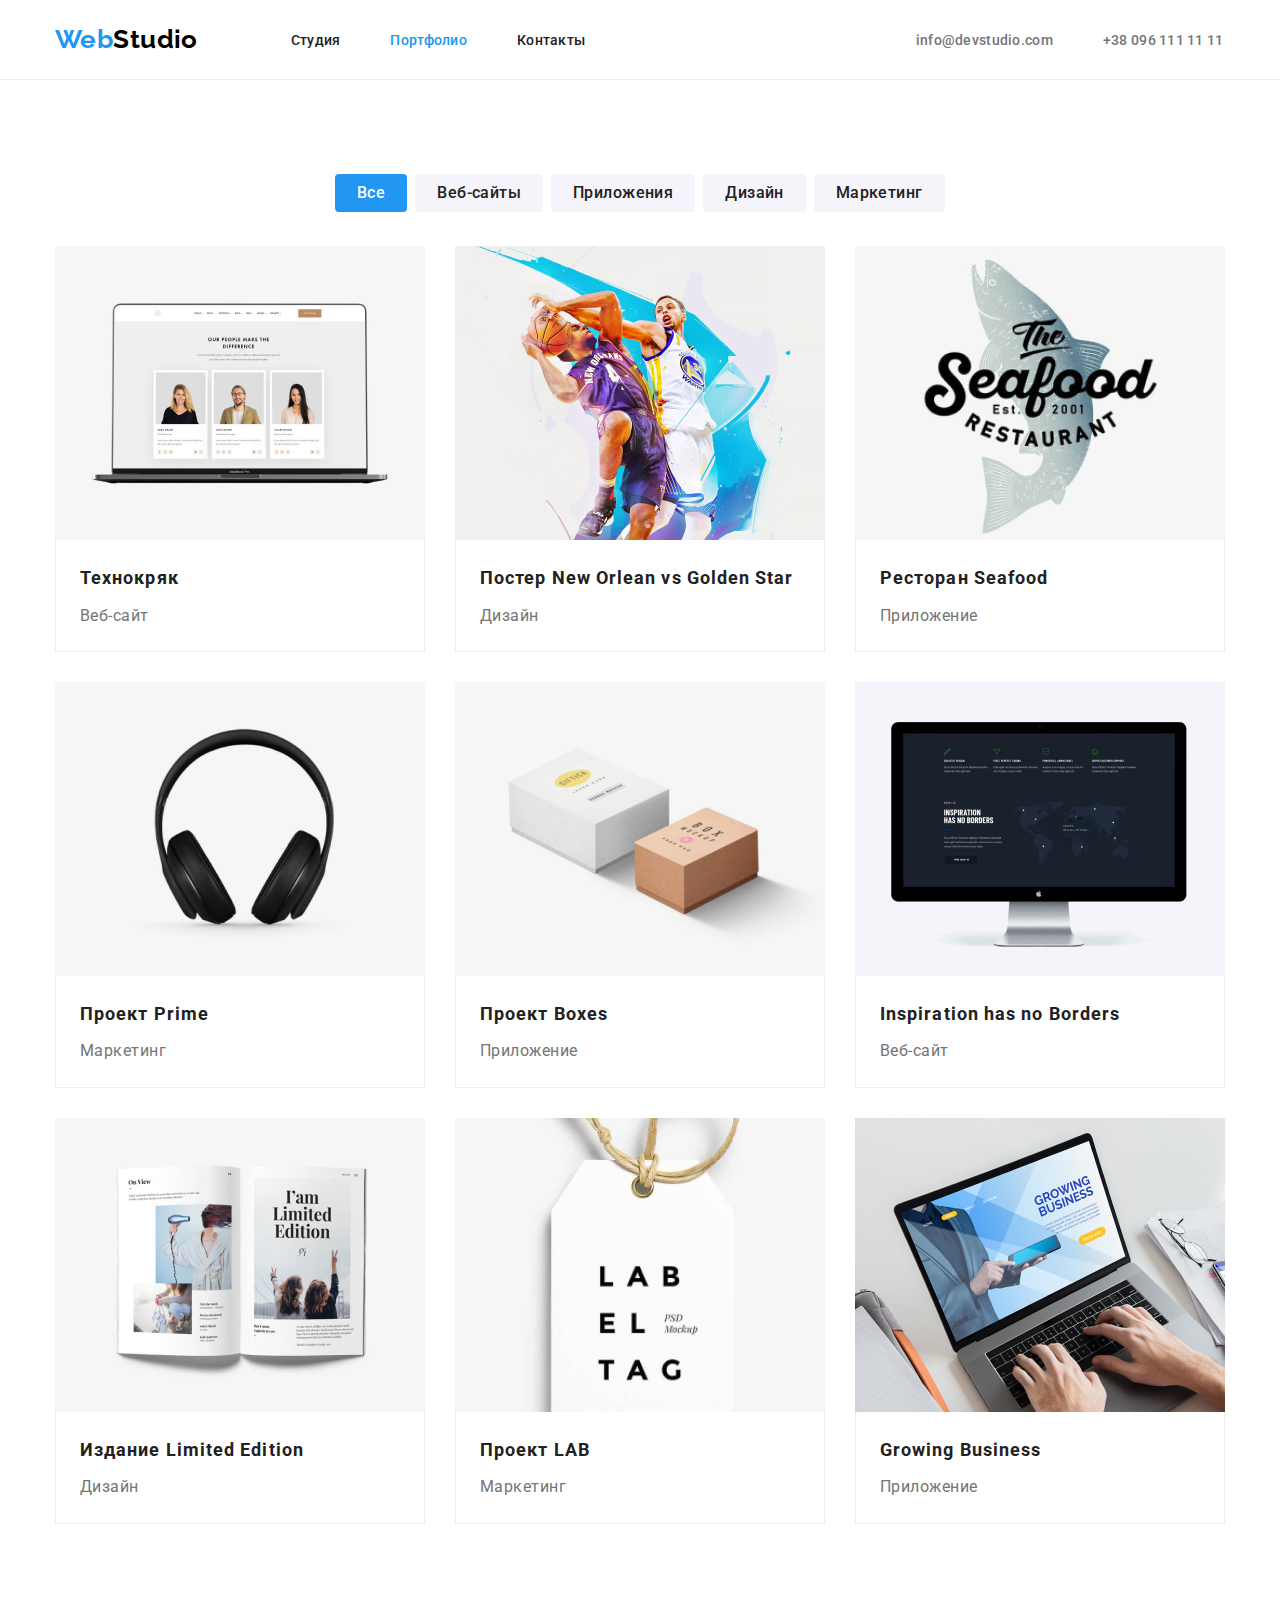
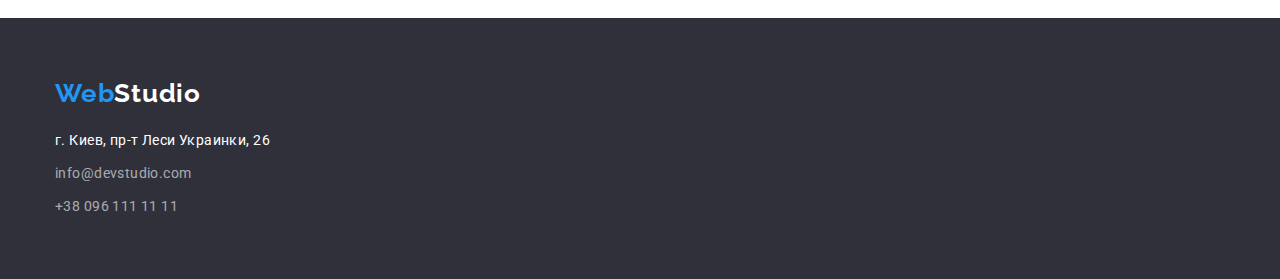
==== portfolio.html @ 73111739 "ДЗ№4" ====
<!DOCTYPE html>
<html lang="ru">
   <head>
      <meta charset="UTF-8" />
      <meta http-equiv="X-UA-Compatible" content="IE=edge" />
      <meta name="viewport" content="width=device-width, initial-scale=1.0" />
      <title>portfolio</title>
      <link rel="stylesheet" href="css/modern-normalize.css" />
      <link rel="preconnect" href="https://fonts.gstatic.com" />
      <link
         href="https://fonts.googleapis.com/css2?family=Raleway:wght@700&family=Roboto:wght@400;500;700;900&display=swap"
         rel="stylesheet"
      />

      <link rel="stylesheet" href="css/style.css" />
   </head>
   <body>
      <!--HEADER-->

      <header class="header-part">
         <div class="container">
            <!--logo WebStudio and Site navigation-->

            <a class="logo-link" href=""
               ><span class="blue-logo-part">Web</span>Studio</a
            >

            <nav>
               <ul class="navigation-list">
                  <li>
                     <a href="./index.html">Студия</a>
                  </li>

                  <li>
                     <a href="" class="active">Портфолио</a>
                  </li>
                  <li>
                     <a href="#contacts">Контакты</a>
                  </li>
               </ul>
            </nav>
            <!--contacts-->

            <ul class="contacts-list">
               <li class="link">
                  <a href="mailto:info@devstudio.com">info@devstudio.com</a>
               </li>
               <li class="link"><a href="tel:+380961111111">+38 096 111 11 11</a></li>
            </ul>
         </div>
      </header>
      <!--portfolio MAIN-->
      <main class="portfolio-content">
         <!--filter section-->
         <section>
            <div class="container">
               <h2 class="hidden-header">фильтр и примеры работ</h2>
               <!--заголовок скрыть в оформлении-->
               <ul class="filter-list">
                  <li><button class="filter-link-blue" type="button">Все</button></li>
                  <li><button type="button">Веб-сайты</button></li>
                  <li><button type="button">Приложения</button></li>
                  <li><button type="button">Дизайн</button></li>
                  <li><button type="button">Маркетинг</button></li>
               </ul>

               <!--examples section-->
               <ul class="pattern-list">
                  <li>
                     <a href=""
                        ><img
                           src="./images/example1.jpg"
                           alt="laptop monitor"
                           width="370"
                        />
                        <div class="pattern-card-description">
                        <h3>Технокряк</h3>
                        <p>Веб-сайт</p>
                     </div>
                     </a>
                  </li>
                  <li>
                     <a href=""
                        ><img
                           src="./images/example2.jpg"
                           alt="bascketball poster"
                           width="370"
                        />
                        <div class="pattern-card-description">
                        <h3>Постер New Orlean vs Golden Star</h3>
                        <p>Дизайн</p>
                     </div>
                        </a>
                  </li>
                  <li>
                     <a href=""
                        ><img
                           src="./images/example3.jpg"
                           alt="seafood restaurant"
                           width="370"
                        />
                        <div class="pattern-card-description">
                        <h3>Ресторан Seafood</h3>
                        <p>Приложение</p>
                     </div>
                        </a>       
                 </li>
                  <li>
                     <a href=""
                        ><img
                           src="./images/example4.jpg"
                           alt="headphone"
                           width="370"
                        />
                        <div class="pattern-card-description">
                        <h3>Проект Prime</h3>
                        <p>Маркетинг</p>
                        </div>
                        </a>
                  </li>
                  <li>
                     <a href=""
                        ><img
                           src="./images/example5.jpg"
                           alt="boxes"
                           width="370"
                        />
                           <div class="pattern-card-description">
                           <h3>Проект Boxes</h3>
                        <p>Приложение</p>
                     </div>
                        </a>
                  </li>
                  <li>
                     <a href=""
                        ><img
                           src="./images/example6.jpg"
                           alt="desktop monitor "
                           width="370"
                        />
                        <div class="pattern-card-description">
                        <h3>Inspiration has no Borders</h3>
                        <p>Веб-сайт</p>
                     </div>
                        </a>
                  </li>
                  <li>
                     <a href=""
                        ><img
                           src="./images/example7.jpg"
                           alt="book"
                           width="370"
                        />
                        <div class="pattern-card-description">
                        <h3>Издание Limited Edition</h3>
                        <p>Дизайн</p>
                     </div>
                        </a>
                  </li>
                  <li>
                     <a href=""
                        ><img src="./images/example8.jpg" alt="tag" width="370" />
                        
                        <div class="pattern-card-description">
                           <h3>Проект LAB</h3>
                        <p>Маркетинг</p>
                     </div>
                     </a>
                  </li>
                  <li>
                     <a href=""
                        ><img
                           src="./images/example9.jpg"
                           alt="hands on laptop"
                           width="370"
                        />
                        <div class="pattern-card-description">
                           <h3>Growing Business</h3>
                           <p>Приложение</p>
                     </div>
                  </a>
                  </li>
               </ul>
            </div>
         </section>
      </main>
      <!--SITE FOOTER-->
      <footer class="footer-part">
         <div class="container">
            <a class="logo-link-footer" href=""
               ><span class="blue-logo-part">Web</span>Studio</a
            >

            <!--address section footer-->
            <address id="contacts">
               <ul>
                  <li class="address-list-item">
                     г. Киев, пр-т Леси Украинки, 26
                  </li>
                  <li>
                     <a href="mailto:info@devstudio.com">info@devstudio.com</a>
                  </li>
                  <li><a href="tel:+380961111111">+38 096 111 11 11</a></li>
               </ul>
            </address>
         </div>
      </footer>
   </body>
</html>
---- css/style.css ----
:root {
   --main-color: #fff;
   --main-text-color: #212121;
   --second-text-color: #757575;
   --special-color: #2196f3;
   --main-font: "Roboto", sans-serif;
   --bg-hero-footer: #2f303a;
   --bg-team-filter: #f5f4fa;
   --basic-card-gap:30px;
}
body {
   font-family: var(--main-font);
   font-size: 14px;
   line-height: 1.142;
   font-weight: 400;
   letter-spacing: 0.03em;
   color: var(--main-text-color);
   background: var(--main-color);
}

/* контейнеры всех секций */
.container {
   width: 1200px;
   margin: 0 auto;
   padding: 0 15px;
   display: flex;
}
.hero-part .container,
.business-part .container,
.our-team .container,
.footer-part .container ,
.portfolio-content .container {
   flex-direction: column; 
}
  /* убирает зазор делая картинки элементом:block
    для our team и pattern list */
    img {
      display: block;
      max-width: 100%;
      }
/* шапка сайта */
.header-part {
   height: 80px;
   border-bottom: 1px solid #ececec;
}
/* логотип сайта */

/* голубая часть логотипа сайта */
.blue-logo-part {
   color: var(--special-color);
   font-family: "Raleway";

}
/* стилизация логотипа сайта */
.logo-link {
   text-decoration: none;
   color: #000;
   font-family: "Raleway";
   font-weight: 700;
   font-size: 26px;
   line-height: 1.192;
   letter-spacing: inherit;
   padding-top: 24px;
}
/* навигация сайта */

.navigation-list {
   width: 294px;
   margin-left:93px;
   padding: 32px 0;
}
.navigation-list li{
   margin-right: 50px;
}
.contacts-list {
   margin-left:331px;
}
.contacts-list li:last-child {
   margin-left: 50px;
}
.contacts-list .link {
   padding: 32px 0;
}
/* список навигации и список контактов*/
.header-part ul {
   display: flex;
}
/* стилизации ссылок навигации и контактов*/
.navigation-list a {
   font-weight: 500;
   font-size:inherit;
   line-height: inherit;
   letter-spacing: 0.02em;
   color: var(--main-text-color);
   text-decoration: none;
}
.contacts-list a{
   text-decoration: none;
   font-weight: 500;
   font-size: inherit;
   line-height: inherit;
   letter-spacing: 0.02em;
   color: var(--second-text-color);
 
}
.navigation-list a:hover,
.contacts-list a:hover,
.navigation-list a:focus,
.contacts-list a:focus,
a.active {
   color: var(--special-color);
}

/* оформление страницы studio */
/* Hero сайта */
.hero-part {
   background: var(--bg-hero-footer);
   padding:200px 0 200px 0;
}

.hero-header {
   color:var(--main-color);
   font-size: 44px;
  font-weight: 900;
   line-height: 1.36;
   text-align: center;
   text-transform: uppercase;
   letter-spacing: 0.06em;
   margin-bottom:var(--basic-card-gap);
}

.hero-button {
   display:block;
   margin: 0 auto;
   width: 200px;
   font-family: inherit;
   color:var(--main-color);
   font-weight: 700;
   font-size: 16px;
   line-height: 1.875;
   letter-spacing: 0.06;
   background:var(--special-color);
   border-radius: 4px;
   border: 0;
   padding:10px 32px;
}
.hero-button:hover {
   cursor: pointer;
}
/* Секция "особености работы" */
.features-part {
   padding: 94px 0 94px 0;
}
/*  скрытый заголовок */
.hidden-header {
   display: none;
}
.features-part ul {
   width: 100%;
   display: inherit;
   justify-content: space-around;

}
.features-part li {
   width: 270px;
   margin-right:var(--basic-card-gap);
}
.features-part h3 {
   text-transform: uppercase;
   font-size: inherit;
   font-weight: 700;
   line-height: inherit;
}
.features-part p {
   margin-top: 10px;
   line-height: 1.714;
   letter-spacing: 0.03em;
   color: var(--second-text-color);
}
/* секция Чем мы занимаемся */
.business-part {
   padding: 0px 0 94px 0;
}

.business-part h2 {
   font-weight: bold;
   font-size: 36px;
   line-height: 1.166;
   text-align: center;
}
.business-part ul {
   display: flex;
   margin-top:50px;
}
.business-part li {
   margin-right: var(--basic-card-gap);
}
.business-part li:last-child {
   margin-right: 0;
}
/* секция Наша команда */
.our-team {
   background-color:var(--bg-team-filter);
   padding: 94px 0 94px 0;
}

.our-team h2 {
   font-weight: bold;
   font-size: 36px;
   line-height: 1.166;
   text-align: center;
   letter-spacing: inherit;
}
.our-team ul {
   display: flex;
   margin-top:50px;
}
.our-team li {
   background-color: var(--main-color);
   border-radius: 0px 0px 3px 3px;
   box-shadow: 0 1px 3px 1px rgba(0, 0, 0, 0.15);
   margin-right: var(--basic-card-gap);
}
.our-team li:last-child{
   margin-right: 0;
}
.card-description {
   padding:30px;
}
.our-team h3 {
   font-weight: 500;
   font-size: 16px;
   text-align: center;
   line-height: 1.187;
   letter-spacing: inherit;
}
.our-team p {
   font-size:16px;
   letter-spacing: inherit;
   text-align: center;
   line-height: 1.187;
   margin-top: 10px;
   color: var(--second-text-color);
 
}
/* секция подвал сайта */
.footer-part {
   background-color:var(--bg-hero-footer);
   padding: 60px 0;
}
.logo-link-footer {
   text-decoration: none;
   color:var(--main-color);
   font-family: "Raleway";
   font-weight: 700;
   font-size: 26px;
   line-height: 1.192;
   letter-spacing: 0.03em;
}
.footer-part ul {
   margin-top: 20px;
   justify-content: space-between;
}
.footer-part li {
   line-height: 1.714;
   letter-spacing: inherit;
   font-style: normal;
   color:var(--main-color);
   margin-bottom: 9px;
}
.footer-part li:last-child {
margin-bottom: 0;
}
.footer-part ul a {
   color: #ffffff99;
   font-style: normal;
   line-height: 1.714;
   letter-spacing:inherit;
   text-decoration:none;
}
.footer-part ul a:hover {
   color: var(--special-color);
}
/* оформление страницы portfolio */
/* оформление header и footer обоих страниц одинаково  */
.portfolio-content {
 padding: 94px 0;
}

.filter-list {
   margin-left:280px;
   margin-bottom: 34px;
   display:flex;
}
.filter-list li {
    margin-right:8px;
}
.filter-list li:last-child{
   margin-right:0;
}
.filter-list .filter-link-blue {
   background-color: var(--special-color);
   color: var(--main-color);
}
.filter-list button {
   padding: 6px 22px;
   background-color: var(--bg-team-filter);
   font-size: 16px;
   font-weight: 500;
   letter-spacing: inherit;
   line-height: 1.625;
   border: 0;
   border-radius: 4px;
   color:var(--main-text-color);
}


.filter-list button:hover,
.filter-list button:focus {
   background: var(--special-color);
   color:var(--main-color);
   box-shadow: 1px 3px 1px 0px rgba(0, 0, 0, 0.3);
   cursor: pointer;
}
/* примеры страницы Portfolio */
.pattern-list {
    margin-top:calc(-1* var(--basic-card-gap));
    margin-left:calc(-1* var(--basic-card-gap));
   display:flex;
   flex-wrap: wrap;
  }
.pattern-list a {
   text-decoration: none;
}
.pattern-list li{
   background-color: var(--main-color);
   flex-basis: calc(100%/3 -30px);
   margin-left: var(--basic-card-gap);
   margin-top: var(--basic-card-gap);

}
/* .pattern-list li:nth-child(3n+3) { */
   /* margin-right: 0;} */
 
.pattern-card-description {
 padding:20.43px  24px; 
 border-left: 1px solid #eee;
 border-right: 1px solid #eee;
 border-bottom: 1px solid #eee;
} 

.pattern-list h3 {
   font-weight: bold;
   font-size: 18px;
   line-height: 2;
   letter-spacing: 0.06em;
   color: var(--main-text-color);
}
.pattern-list p {
  margin-top: 4.09px;
   font-size: 16px;
   line-height: 1.875;
   letter-spacing: 0.03em;
   color: var(--second-text-color);
}
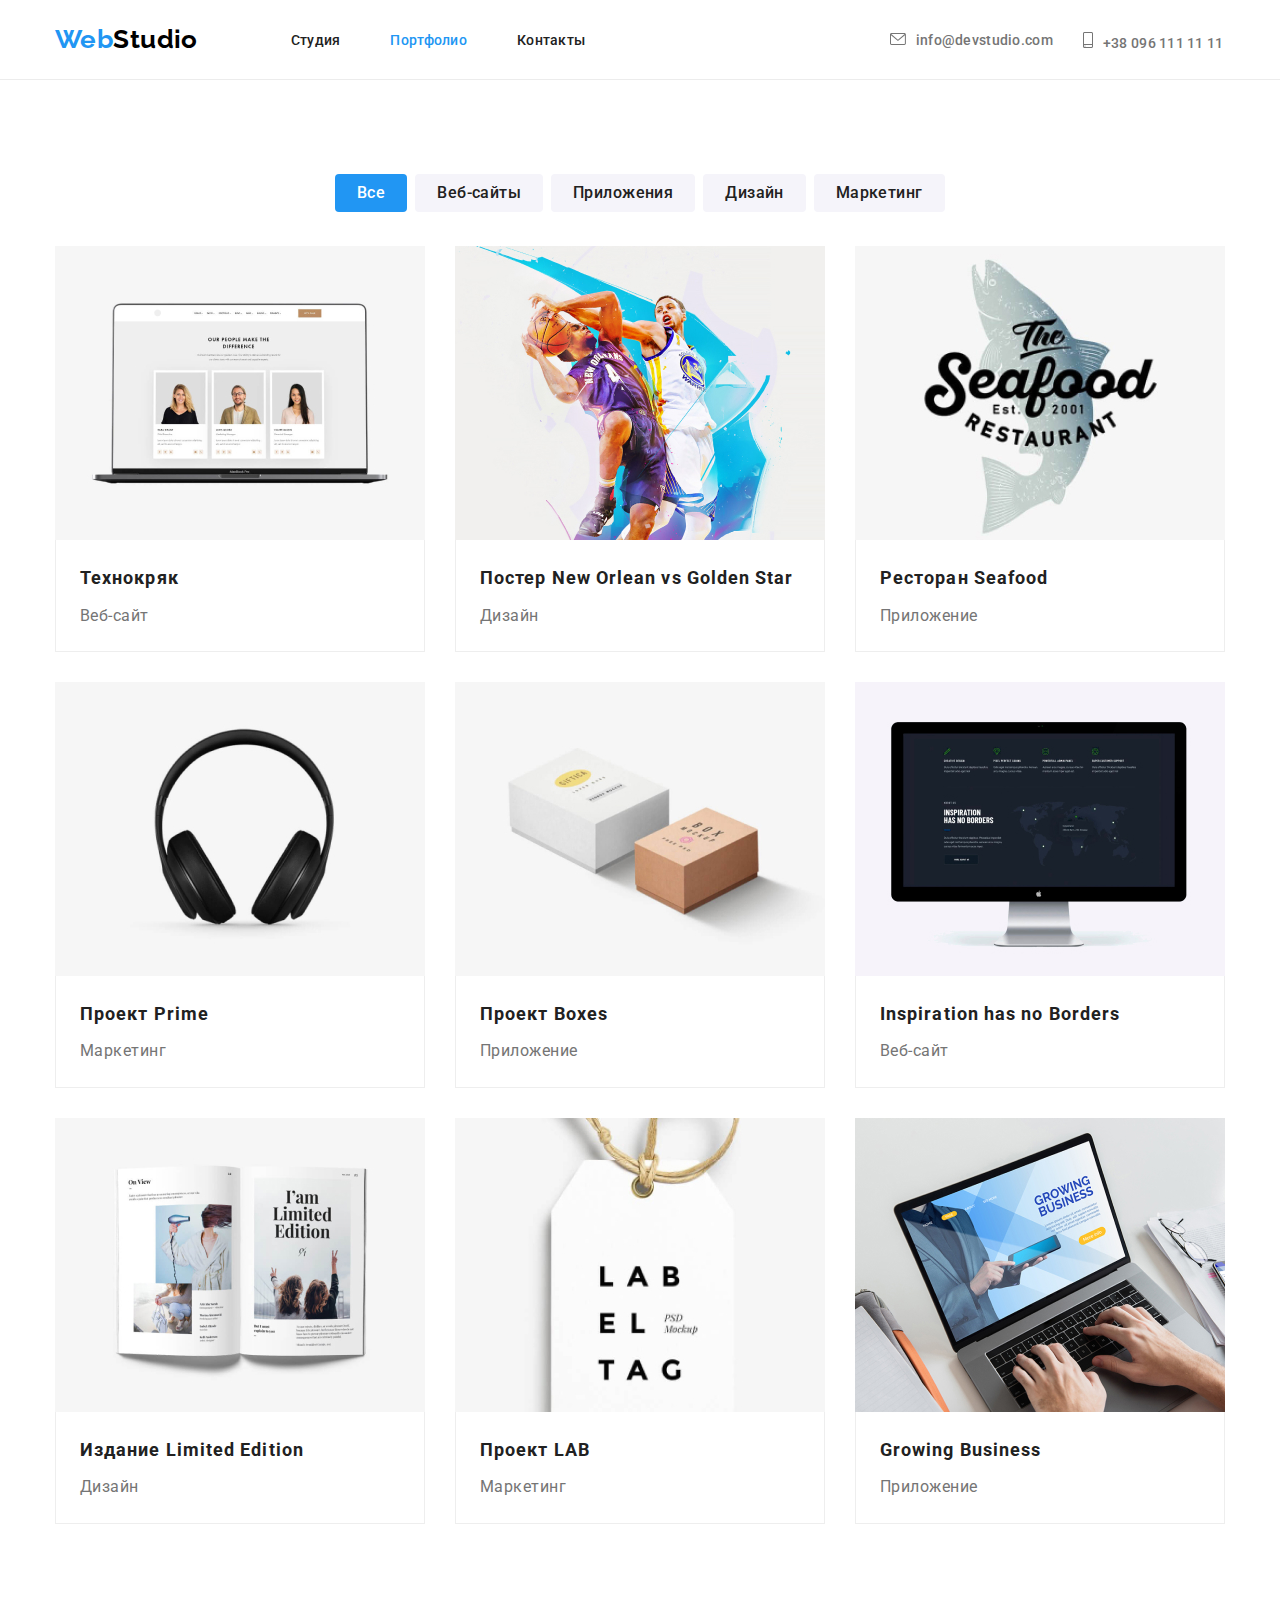
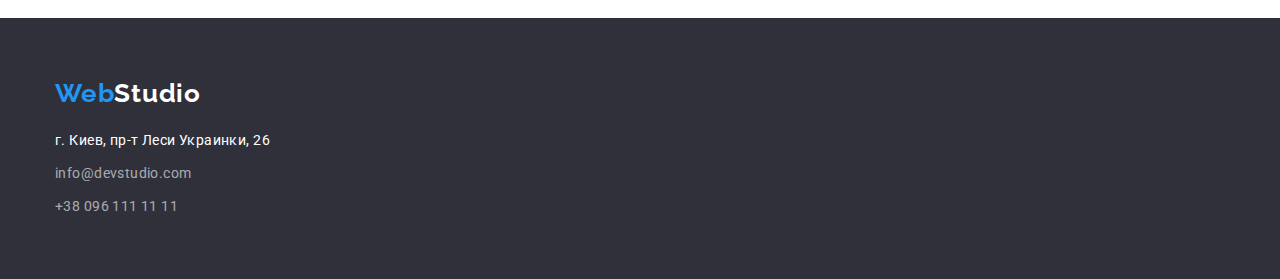
==== commit 5b27a98e: "ДЗ№4" ====
--- a/portfolio.html
+++ b/portfolio.html
@@ -42,10 +42,14 @@
             <!--contacts-->
 
             <ul class="contacts-list">
-               <li class="link">
-                  <a href="mailto:info@devstudio.com">info@devstudio.com</a>
+               <li class="contacts-list-item">
+                  <a href="mailto:info@devstudio.com" class="contacts-list-link"><svg class="contact-icon" width="16" height="12">
+                     <use href="./images/symbol-defs.svg#icon-mail"></use></svg>info@devstudio.com</a>
                </li>
-               <li class="link"><a href="tel:+380961111111">+38 096 111 11 11</a></li>
+               <li class="contacts-list-item">
+                  <a href="tel:+380961111111" class="contacts-list-link"><svg class="contact-icon" width="10" height="16">
+                     <use href="./images/symbol-defs.svg#icon-smartphone"></use></svg>+38 096 111 11 11</a>
+               </li>
             </ul>
          </div>
       </header>
--- a/css/style.css
+++ b/css/style.css
@@ -28,6 +28,7 @@
 .hero-part .container,
 .business-part .container,
 .our-team .container,
+.customers .container,
 .footer-part .container ,
 .portfolio-content .container {
    flex-direction: column; 
@@ -67,54 +68,73 @@
 .navigation-list {
    width: 294px;
    margin-left:93px;
-   padding: 32px 0;
 }
 .navigation-list li{
    margin-right: 50px;
 }
 .contacts-list {
-   margin-left:331px;
+   margin-left:305px;
 }
 .contacts-list li:last-child {
-   margin-left: 50px;
-}
-.contacts-list .link {
-   padding: 32px 0;
-}
+   margin-left: 30px;
+}
+
+.contact-icon {
+   margin-right: 10px;
+   fill: var(--second-text-color);
+   
+}
+
 /* список навигации и список контактов*/
 .header-part ul {
    display: flex;
 }
 /* стилизации ссылок навигации и контактов*/
 .navigation-list a {
+   display: block;
    font-weight: 500;
    font-size:inherit;
    line-height: inherit;
    letter-spacing: 0.02em;
    color: var(--main-text-color);
    text-decoration: none;
-}
-.contacts-list a{
+   padding: 32px 0;
+}
+.contacts-list a {
+   display: block;
    text-decoration: none;
    font-weight: 500;
    font-size: inherit;
    line-height: inherit;
    letter-spacing: 0.02em;
    color: var(--second-text-color);
- 
+   padding: 32px 0;
 }
 .navigation-list a:hover,
-.contacts-list a:hover,
+.contacts-list-link:hover,
 .navigation-list a:focus,
-.contacts-list a:focus,
+.contacts-list-link:focus,
 a.active {
-   color: var(--special-color);
+ color: var(--special-color);
+}
+.contact-icon:hover,
+.contact-icon:focus {
+ fill: var(--special-color);
 }
 
 /* оформление страницы studio */
 /* Hero сайта */
 .hero-part {
+   height: 600px;
+   max-width: 1600px;
+   margin: 0 auto;
    background: var(--bg-hero-footer);
+   background-image:linear-gradient( to right,rgba(47, 48, 58, 0.4),
+   rgba(47, 48, 58, 0.4)),
+   url(../images/Img.jpg);
+   background-repeat: no-repeat;
+   background-size: cover;
+   background-position:center ;
    padding:200px 0 200px 0;
 }
 
@@ -163,13 +183,18 @@
 }
 .features-part li {
    width: 270px;
-   margin-right:var(--basic-card-gap);
-}
+   margin-right:var(--basic-card-gap);  
+}
+.features-part li:last-child{
+   margin-right: 0;
+}
+
 .features-part h3 {
    text-transform: uppercase;
    font-size: inherit;
    font-weight: 700;
    line-height: inherit;
+   margin-top: var(--basic-card-gap);
 }
 .features-part p {
    margin-top: 10px;
@@ -242,6 +267,20 @@
    margin-top: 10px;
    color: var(--second-text-color);
  
+}
+.customers {
+   padding: 94px 0 94px 0;
+}
+.customers h2 {
+   font-weight: bold;
+   font-size: 36px;
+   line-height: 1.166;
+   text-align: center;
+   letter-spacing: inherit;
+}
+.customers ul {
+   display: flex;
+   margin-top: 50px;
 }
 /* секция подвал сайта */
 .footer-part {
@@ -319,7 +358,7 @@
 .filter-list button:focus {
    background: var(--special-color);
    color:var(--main-color);
-   box-shadow: 1px 3px 1px 0px rgba(0, 0, 0, 0.3);
+   box-shadow: 1px 3px 1px 0px #0000004d;
    cursor: pointer;
 }
 /* примеры страницы Portfolio */
@@ -329,8 +368,14 @@
    display:flex;
    flex-wrap: wrap;
   }
-.pattern-list a {
+  .pattern-list a {
+     text-decoration: none;
+  }
+.pattern-list li:hover,
+.pattern-list li:focus {
    text-decoration: none;
+   box-shadow: 0px 1px 1px #0000001f,
+    0px 4px 4px #0000000f, 1px 4px 6px #00000029;
 }
 .pattern-list li{
    background-color: var(--main-color);
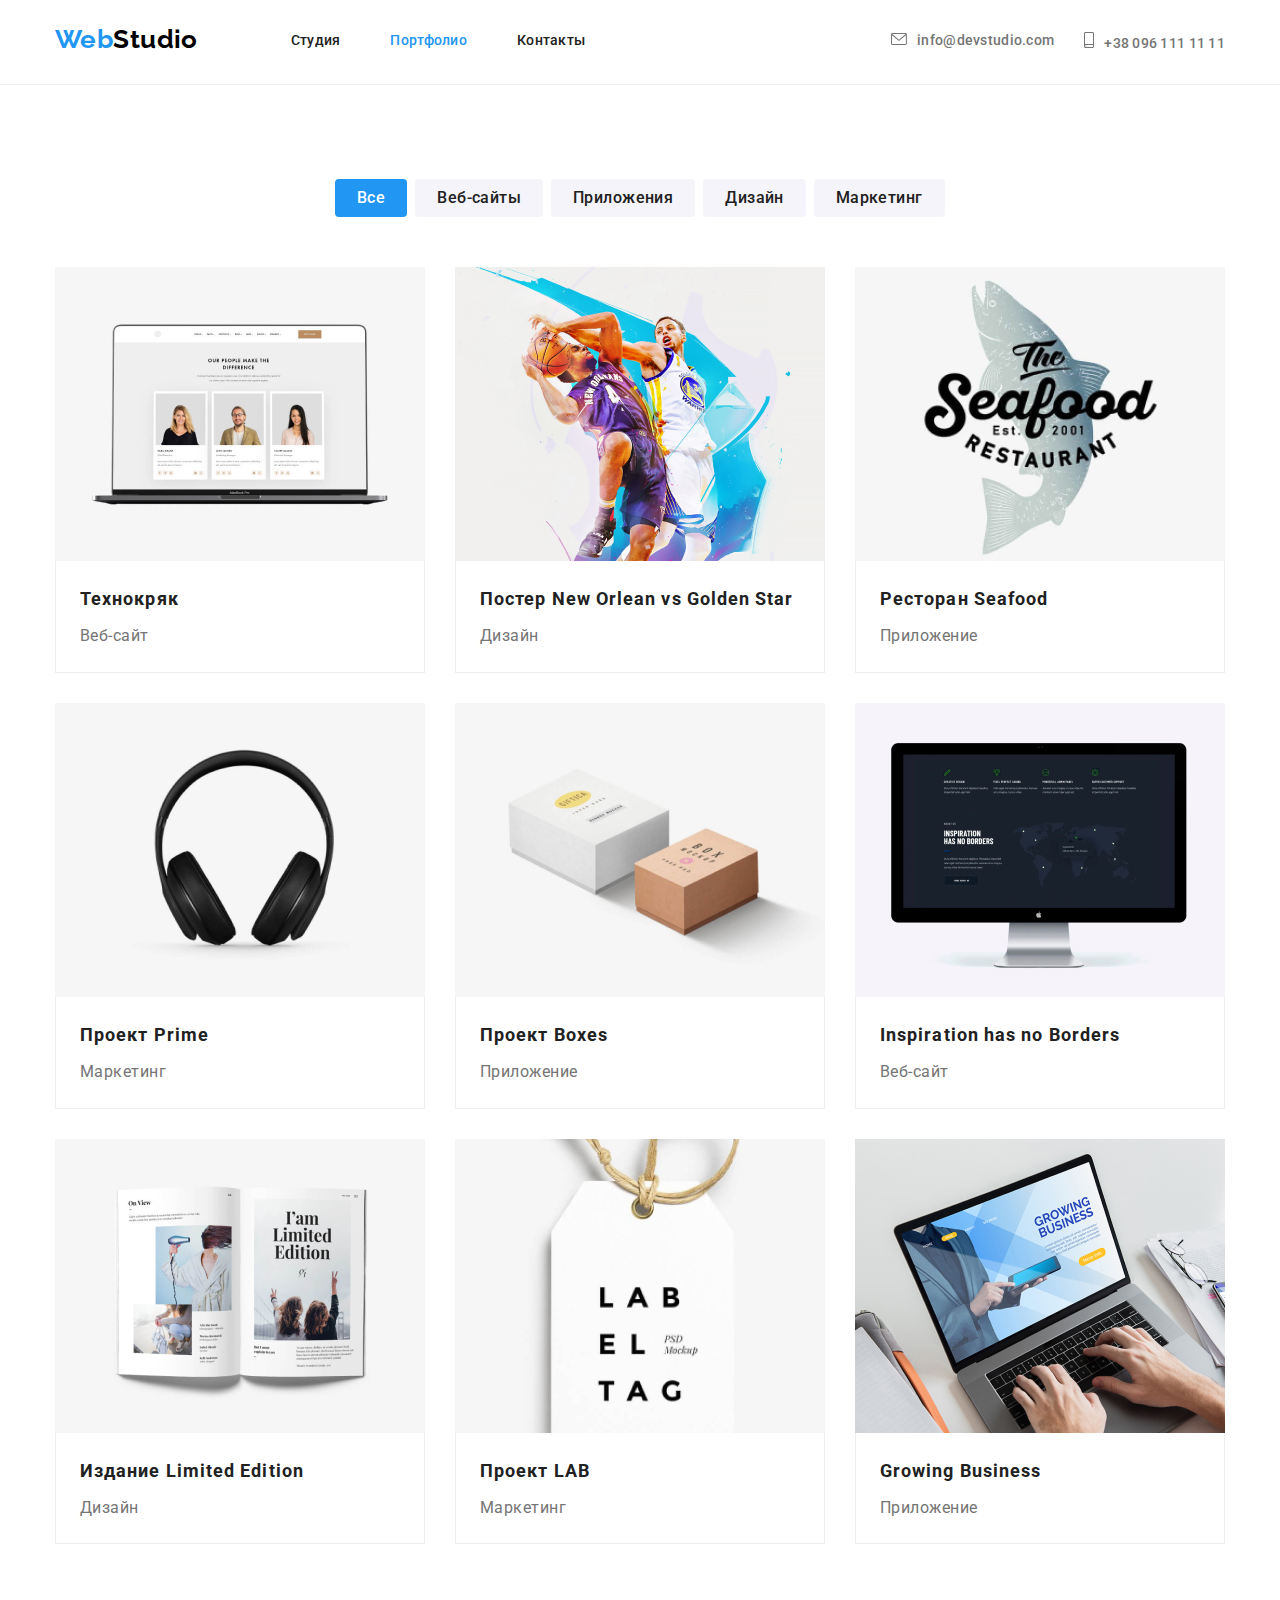
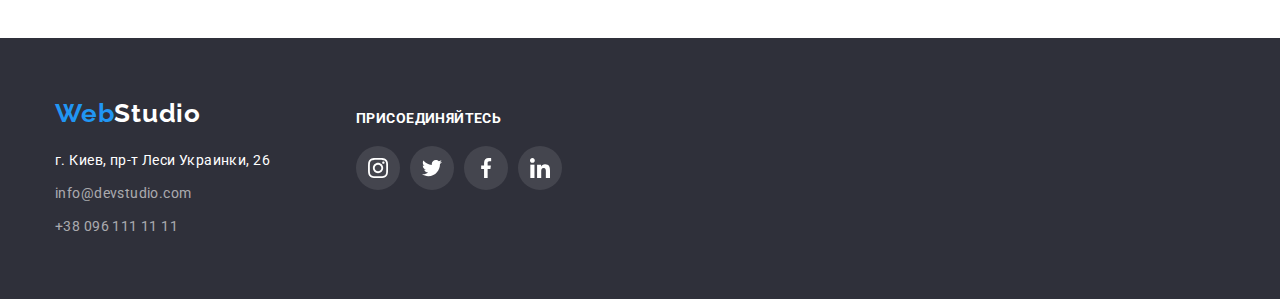
==== commit dd5cb254: "ДЗ№4.1" ====
--- a/portfolio.html
+++ b/portfolio.html
@@ -191,23 +191,44 @@
       <!--SITE FOOTER-->
       <footer class="footer-part">
          <div class="container">
+            <div class="container-logo-address">
             <a class="logo-link-footer" href=""
                ><span class="blue-logo-part">Web</span>Studio</a
             >
 
             <!--address section footer-->
-            <address id="contacts">
+              <address id="contacts">
                <ul>
-                  <li class="address-list-item">
-                     г. Киев, пр-т Леси Украинки, 26
-                  </li>
-                  <li>
+                  <li class="footer-addres-list"><a class="white" href="">г. Киев, пр-т Леси Украинки, 26</a></li>
+                  <li class="footer-addres-list">
                      <a href="mailto:info@devstudio.com">info@devstudio.com</a>
                   </li>
-                  <li><a href="tel:+380961111111">+38 096 111 11 11</a></li>
+                  <li class="footer-addres-list"><a href="tel:+380961111111">+38 096 111 11 11</a></li>
                </ul>
             </address>
+           </div>
+            <div class="container-sociallink">
+             <h2>присоединяйтесь</h2>
+             <ul>
+                <li>
+                   <a href="" ><svg class="social-link">
+                  <use href="./images/symbol-defs.svg#icon-instagram"></use></svg></a>
+               </li>
+                <li>
+                  <a href="" ><svg class="social-link">
+                     <use href="./images/symbol-defs.svg#icon-twitter"></use></svg></a>
+                </li>
+                <li>
+                  <a href="" ><svg class="social-link">
+                     <use href="./images/symbol-defs.svg#icon-facebook-1"></use></svg></a>
+                </li>
+                <li>
+                  <a href="" ><svg class="social-link">
+                     <use href="./images/symbol-defs.svg#icon-linkedin"></use></svg></a>
+                </li>
+             </ul>
          </div>
+       </div>
       </footer>
    </body>
 </html>
--- a/css/style.css
+++ b/css/style.css
@@ -29,7 +29,6 @@
 .business-part .container,
 .our-team .container,
 .customers .container,
-.footer-part .container ,
 .portfolio-content .container {
    flex-direction: column; 
 }
@@ -41,7 +40,6 @@
       }
 /* шапка сайта */
 .header-part {
-   height: 80px;
    border-bottom: 1px solid #ececec;
 }
 /* логотип сайта */
@@ -61,7 +59,7 @@
    font-size: 26px;
    line-height: 1.192;
    letter-spacing: inherit;
-   padding-top: 24px;
+   padding: 24px 0 25px 0;
 }
 /* навигация сайта */
 
@@ -73,7 +71,7 @@
    margin-right: 50px;
 }
 .contacts-list {
-   margin-left:305px;
+   margin-left:auto;
 }
 .contacts-list li:last-child {
    margin-left: 30px;
@@ -91,25 +89,26 @@
 }
 /* стилизации ссылок навигации и контактов*/
 .navigation-list a {
-   display: block;
+   display:block;
    font-weight: 500;
    font-size:inherit;
-   line-height: inherit;
+   line-height: 1.192;
    letter-spacing: 0.02em;
    color: var(--main-text-color);
    text-decoration: none;
-   padding: 32px 0;
+   padding: 32px 0 32px 0;
 }
 .contacts-list a {
    display: block;
    text-decoration: none;
    font-weight: 500;
    font-size: inherit;
-   line-height: inherit;
+   line-height: 1.192;
    letter-spacing: 0.02em;
    color: var(--second-text-color);
-   padding: 32px 0;
-}
+   padding:32px 0 32px 0;
+}
+
 .navigation-list a:hover,
 .contacts-list-link:hover,
 .navigation-list a:focus,
@@ -139,6 +138,7 @@
 }
 
 .hero-header {
+   width: 696px;
    color:var(--main-color);
    font-size: 44px;
   font-weight: 900;
@@ -146,13 +146,14 @@
    text-align: center;
    text-transform: uppercase;
    letter-spacing: 0.06em;
+   margin-left: auto;
+   margin-right: auto;
    margin-bottom:var(--basic-card-gap);
 }
 
 .hero-button {
    display:block;
    margin: 0 auto;
-   width: 200px;
    font-family: inherit;
    color:var(--main-color);
    font-weight: 700;
@@ -282,12 +283,44 @@
    display: flex;
    margin-top: 50px;
 }
+.customers li{
+   margin-right:var(--basic-card-gap);
+} 
+.customers li:last-child{
+margin-right: 0;
+}
+.customers a{
+   display: flex;
+   width: 170px;
+   height: 92px;
+   border-radius: 4px;
+   border: 1px solid #afb1b8;
+    padding: 16px 32px;
+}
+.customer-link{
+   width: 106px;
+   height: 60px; 
+   fill: #AFB1B8; 
+}
+.customer-link:hover,
+.customer-link:focus{
+    fill: var(--special-color); 
+}
+.customers a:hover,
+.customers a:focus{
+   border: 1px solid var(--special-color);
+}
+
 /* секция подвал сайта */
 .footer-part {
    background-color:var(--bg-hero-footer);
    padding: 60px 0;
 }
+.container-logo-address{
+   width: 231px;
+}
 .logo-link-footer {
+  
    text-decoration: none;
    color:var(--main-color);
    font-family: "Raleway";
@@ -298,16 +331,11 @@
 }
 .footer-part ul {
    margin-top: 20px;
-   justify-content: space-between;
-}
-.footer-part li {
-   line-height: 1.714;
-   letter-spacing: inherit;
-   font-style: normal;
-   color:var(--main-color);
-   margin-bottom: 9px;
-}
-.footer-part li:last-child {
+}
+.footer-addres-list{
+margin-bottom: 9px;
+}
+.footer-addres-list:last-child {
 margin-bottom: 0;
 }
 .footer-part ul a {
@@ -316,10 +344,52 @@
    line-height: 1.714;
    letter-spacing:inherit;
    text-decoration:none;
+   
+}
+.footer-addres-list .white{
+   color: var(--main-color);
 }
 .footer-part ul a:hover {
    color: var(--special-color);
 }
+.container-sociallink {
+   padding:12px 0 40px 0;
+   margin-left: 70px;
+  
+}
+.container-sociallink h2{
+   font-weight: bold;
+   font-size: 14px;
+   line-height: inherit;
+   letter-spacing: inherit;
+   text-transform: uppercase;
+   color: var(--main-color);
+}
+.container-sociallink ul{
+   display: flex;
+   margin-top: 20px;
+}
+
+.container-sociallink li{
+   margin-right: 10px;
+}
+.container-sociallink li:last-child{
+   margin-right: 0;
+}
+.container-sociallink a{
+   display:flex;
+   border-radius: 50%;
+   background-color: #ffffff1a;;
+   width: 44px;
+   height: 44px; 
+   padding: 12px;
+}
+.social-link{
+   height: 20px;
+   width: 20px;
+   fill:var(--main-color)
+}
+
 /* оформление страницы portfolio */
 /* оформление header и footer обоих страниц одинаково  */
 .portfolio-content {
@@ -328,7 +398,7 @@
 
 .filter-list {
    margin-left:280px;
-   margin-bottom: 34px;
+   margin-bottom: 50px;
    display:flex;
 }
 .filter-list li {
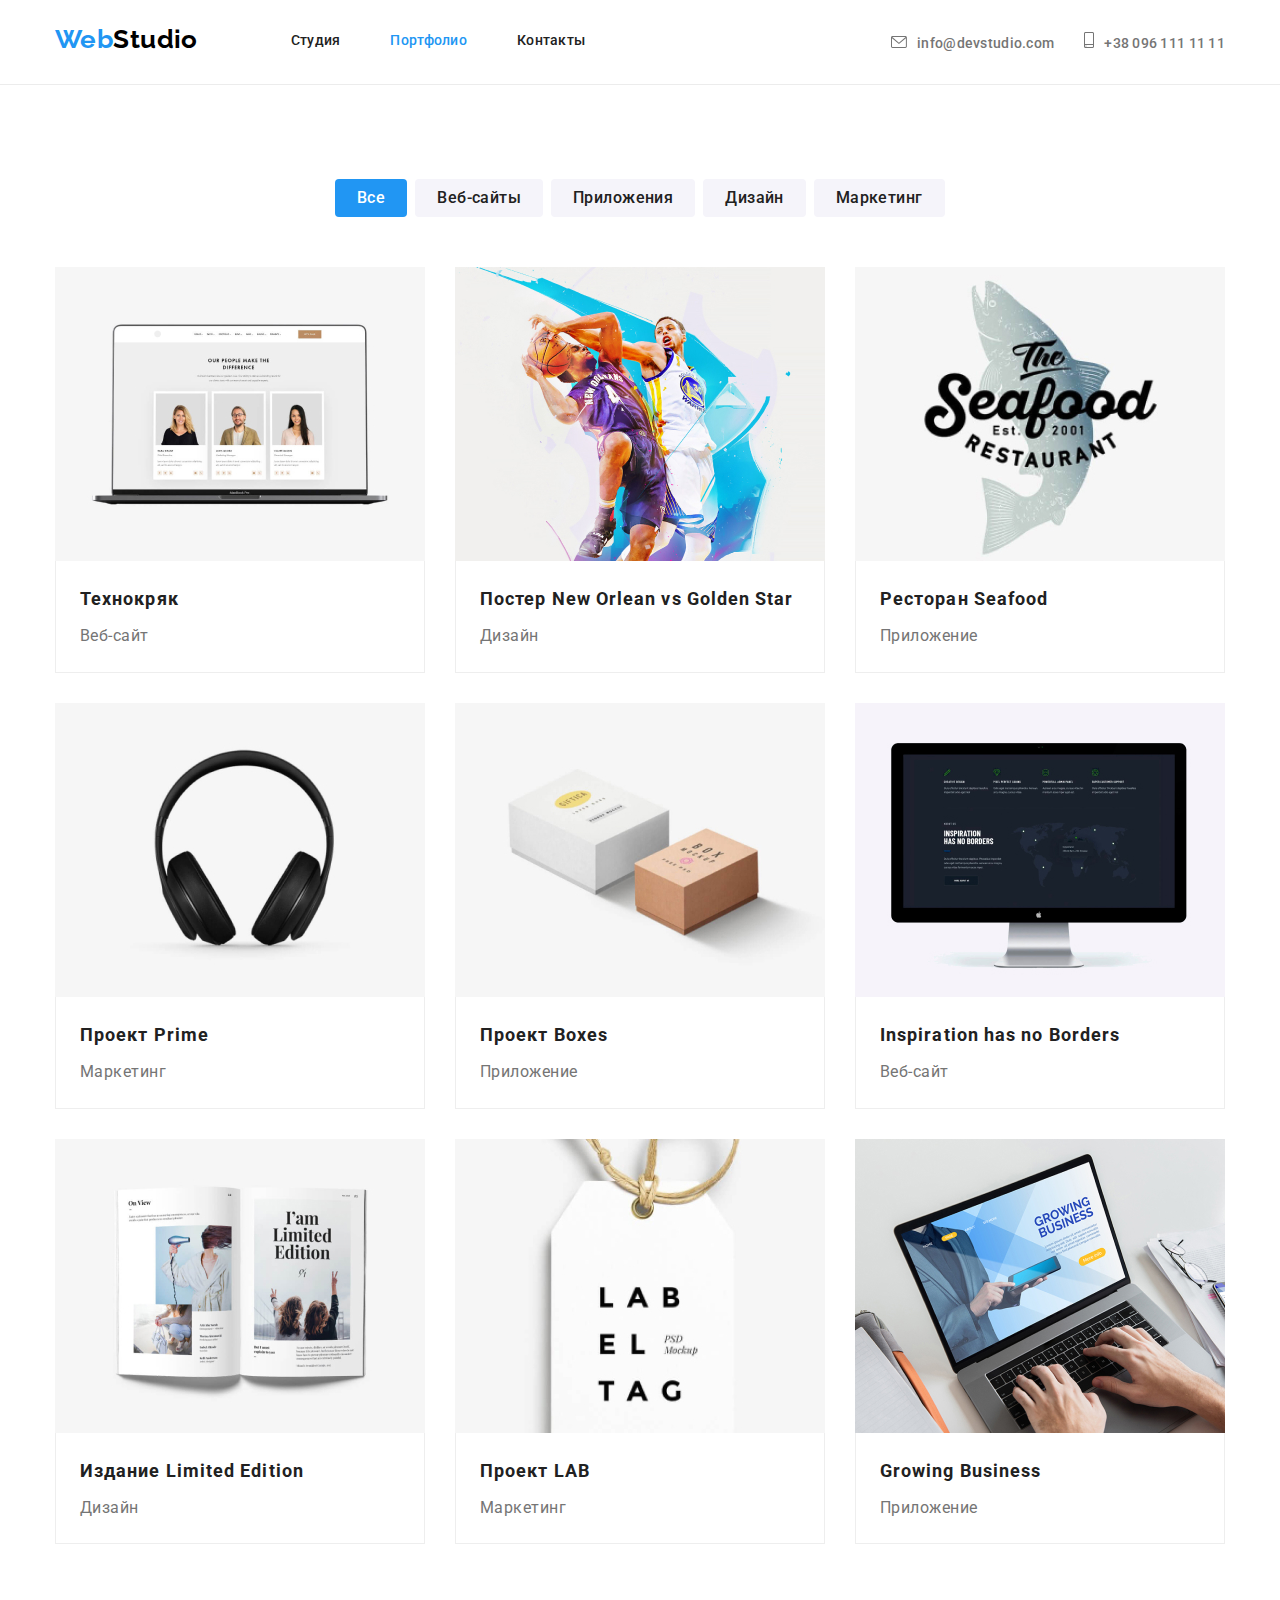
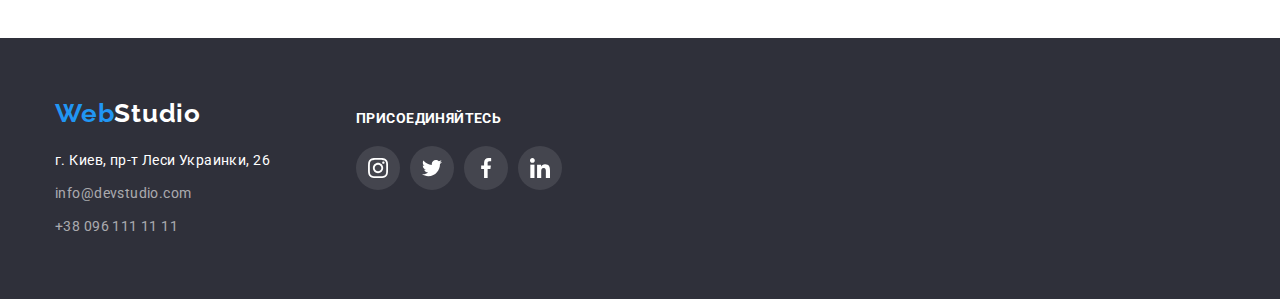
==== commit 2c407207: "ДЗ№4.3" ====
--- a/portfolio.html
+++ b/portfolio.html
@@ -58,7 +58,7 @@
          <!--filter section-->
          <section>
             <div class="container">
-               <h2 class="hidden-header">фильтр и примеры работ</h2>
+               <h2 class="visually-hidden">фильтр и примеры работ</h2>
                <!--заголовок скрыть в оформлении-->
                <ul class="filter-list">
                   <li><button class="filter-link-blue" type="button">Все</button></li>
--- a/css/style.css
+++ b/css/style.css
@@ -1,7 +1,7 @@
 :root {
    --main-color: #fff;
    --main-text-color: #212121;
-   --second-text-color: #757575;
+   --second-text-color: rgba(117, 117, 117,1);
    --special-color: #2196f3;
    --main-font: "Roboto", sans-serif;
    --bg-hero-footer: #2f303a;
@@ -67,19 +67,22 @@
    width: 294px;
    margin-left:93px;
 }
-.navigation-list li{
+.navigation-list li:not(:last-child){
    margin-right: 50px;
 }
+
 .contacts-list {
-   margin-left:auto;
-}
+ margin-left:auto;
+ align-items: baseline; 
+}
+
 .contacts-list li:last-child {
    margin-left: 30px;
 }
 
 .contact-icon {
    margin-right: 10px;
-   fill: var(--second-text-color);
+   fill: currentColor;
    
 }
 
@@ -98,7 +101,7 @@
    text-decoration: none;
    padding: 32px 0 32px 0;
 }
-.contacts-list a {
+.contacts-list-link {
    display: block;
    text-decoration: none;
    font-weight: 500;
@@ -116,10 +119,10 @@
 a.active {
  color: var(--special-color);
 }
-.contact-icon:hover,
+/* .contact-icon:hover,
 .contact-icon:focus {
  fill: var(--special-color);
-}
+} */
 
 /* оформление страницы studio */
 /* Hero сайта */
@@ -173,8 +176,17 @@
    padding: 94px 0 94px 0;
 }
 /*  скрытый заголовок */
-.hidden-header {
-   display: none;
+.visually-hidden {
+   position: absolute;
+   width: 1px;
+   height: 1px;
+   margin: -1;
+   border: 0;
+   padding: 0;
+   white-space: nowrap;
+   clip-path: inset(100%);
+   clip: rect(0 0 0 0);
+   overflow: hidden;
 }
 .features-part ul {
    width: 100%;
@@ -218,11 +230,8 @@
    display: flex;
    margin-top:50px;
 }
-.business-part li {
+.business-part li:not(:last-child) {
    margin-right: var(--basic-card-gap);
-}
-.business-part li:last-child {
-   margin-right: 0;
 }
 /* секция Наша команда */
 .our-team {
@@ -241,13 +250,13 @@
    display: flex;
    margin-top:50px;
 }
-.our-team li {
+.our-team-item {
    background-color: var(--main-color);
    border-radius: 0px 0px 3px 3px;
    box-shadow: 0 1px 3px 1px rgba(0, 0, 0, 0.15);
    margin-right: var(--basic-card-gap);
 }
-.our-team li:last-child{
+.our-team-item:last-child{
    margin-right: 0;
 }
 .card-description {
@@ -267,8 +276,35 @@
    line-height: 1.187;
    margin-top: 10px;
    color: var(--second-text-color);
- 
-}
+}
+.card-description ul {
+margin-top: 16px;
+}
+.team-social-item:not(:last-child) {
+   margin-right: 10px;
+}
+.team-social-link {
+   display:block;
+   border-radius: 50%;
+   background-color: var(--main-color);
+   width: 44px;
+   height: 44px; 
+   padding: 12px; 
+}
+.team-social-link:hover,
+.team-social-link:focus{
+ background-color: var(--special-color); 
+}
+.team-social-icon {
+   height: 20px;
+   width: 20px;
+   fill:var(--second-text-color);
+}
+.team-social-icon:hover,
+.team-social-icon:focus{
+  fill:var(--main-color);
+}
+/* секция клиенты */
 .customers {
    padding: 94px 0 94px 0;
 }
@@ -283,32 +319,31 @@
    display: flex;
    margin-top: 50px;
 }
-.customers li{
+.customers li:not(:last-child){
    margin-right:var(--basic-card-gap);
 } 
-.customers li:last-child{
-margin-right: 0;
-}
 .customers a{
-   display: flex;
+   display: block;
    width: 170px;
    height: 92px;
    border-radius: 4px;
-   border: 1px solid #afb1b8;
+   color:var(--second-text-color);
+   border: 1px solid var(--second-text-color);
     padding: 16px 32px;
 }
-.customer-link{
+.customer-icon {
    width: 106px;
    height: 60px; 
-   fill: #AFB1B8; 
-}
-.customer-link:hover,
-.customer-link:focus{
-    fill: var(--special-color); 
-}
+   fill: currentColor; 
+}
+/* .customer-icon:hover,
+.customer-icon:focus{ 
+ fill:var(--special-color);
+} */
 .customers a:hover,
 .customers a:focus{
    border: 1px solid var(--special-color);
+  color:var(--special-color) ;
 }
 
 /* секция подвал сайта */
@@ -332,12 +367,10 @@
 .footer-part ul {
    margin-top: 20px;
 }
-.footer-addres-list{
+.footer-addres-list:not(:last-child){
 margin-bottom: 9px;
 }
-.footer-addres-list:last-child {
-margin-bottom: 0;
-}
+
 .footer-part ul a {
    color: #ffffff99;
    font-style: normal;
@@ -370,19 +403,21 @@
    margin-top: 20px;
 }
 
-.container-sociallink li{
+.container-sociallink li:not(:last-child){
    margin-right: 10px;
 }
-.container-sociallink li:last-child{
-   margin-right: 0;
-}
+
 .container-sociallink a{
-   display:flex;
+   display:block;
    border-radius: 50%;
-   background-color: #ffffff1a;;
+   background-color: #ffffff1a;
    width: 44px;
    height: 44px; 
    padding: 12px;
+}
+.container-sociallink a:hover,
+.container-sociallink a:focus{
+   background-color: var(--special-color);
 }
 .social-link{
    height: 20px;
@@ -401,12 +436,10 @@
    margin-bottom: 50px;
    display:flex;
 }
-.filter-list li {
+.filter-list li:not(:last-child) {
     margin-right:8px;
 }
-.filter-list li:last-child{
-   margin-right:0;
-}
+
 .filter-list .filter-link-blue {
    background-color: var(--special-color);
    color: var(--main-color);
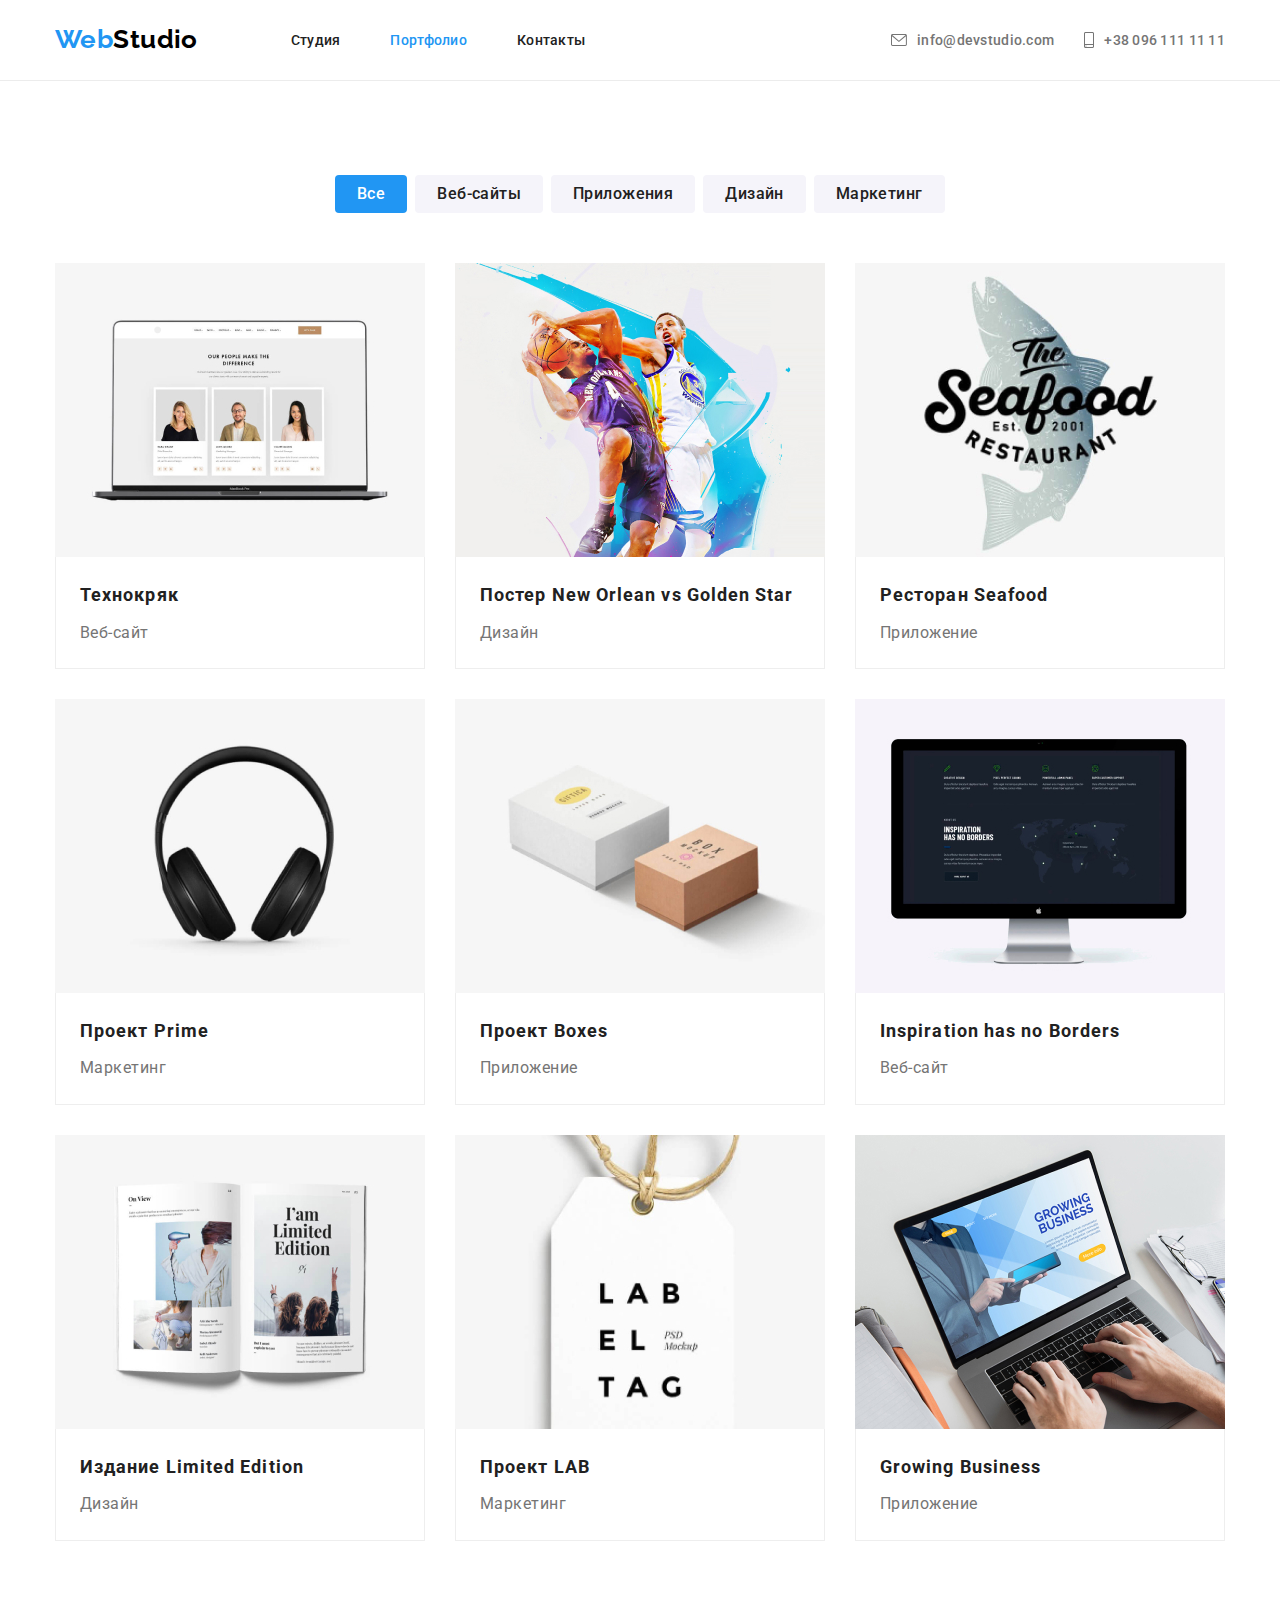
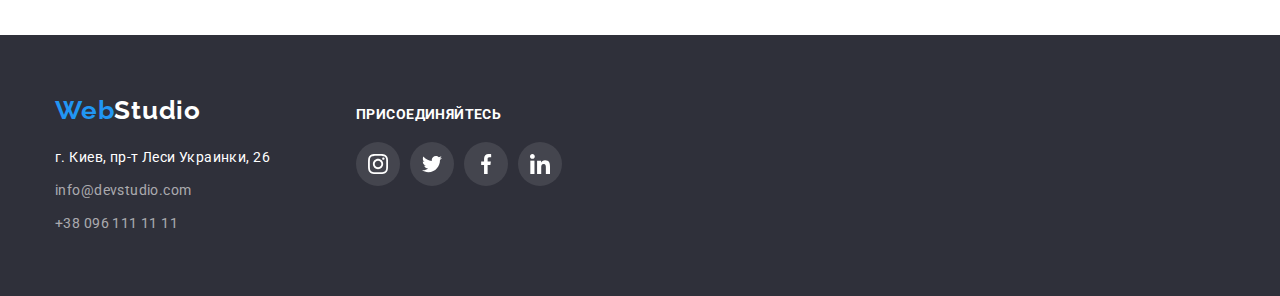
==== commit af6b9b22: "ДЗ№4" ====
--- a/portfolio.html
+++ b/portfolio.html
@@ -54,9 +54,9 @@
          </div>
       </header>
       <!--portfolio MAIN-->
-      <main class="portfolio-content">
+      <main>
          <!--filter section-->
-         <section>
+         <section class="portfolio-content">
             <div class="container">
                <h2 class="visually-hidden">фильтр и примеры работ</h2>
                <!--заголовок скрыть в оформлении-->
@@ -71,7 +71,7 @@
                <!--examples section-->
                <ul class="pattern-list">
                   <li>
-                     <a href=""
+                     <a class="pattern-link" href=""
                         ><img
                            src="./images/example1.jpg"
                            alt="laptop monitor"
@@ -208,7 +208,7 @@
             </address>
            </div>
             <div class="container-sociallink">
-             <h2>присоединяйтесь</h2>
+             <p>присоединяйтесь</p>
              <ul>
                 <li>
                    <a href="" ><svg class="social-link">
--- a/css/style.css
+++ b/css/style.css
@@ -73,8 +73,7 @@
 
 .contacts-list {
  margin-left:auto;
- align-items: baseline; 
-}
+ }
 
 .contacts-list li:last-child {
    margin-left: 30px;
@@ -95,21 +94,23 @@
    display:block;
    font-weight: 500;
    font-size:inherit;
-   line-height: 1.192;
+   line-height: 1.142;
    letter-spacing: 0.02em;
    color: var(--main-text-color);
    text-decoration: none;
    padding: 32px 0 32px 0;
 }
 .contacts-list-link {
-   display: block;
+   display: flex;
+   align-items: center;
    text-decoration: none;
    font-weight: 500;
-   font-size: inherit;
-   line-height: 1.192;
+   font-size:inherit;
+   line-height: 1.142;
    letter-spacing: 0.02em;
    color: var(--second-text-color);
-   padding:32px 0 32px 0;
+   padding-top: 32px;
+   padding-bottom: 32px;
 }
 
 .navigation-list a:hover,
@@ -119,10 +120,6 @@
 a.active {
  color: var(--special-color);
 }
-/* .contact-icon:hover,
-.contact-icon:focus {
- fill: var(--special-color);
-} */
 
 /* оформление страницы studio */
 /* Hero сайта */
@@ -164,6 +161,7 @@
    line-height: 1.875;
    letter-spacing: 0.06;
    background:var(--special-color);
+   box-shadow: 0px 4px 4px rgba(0, 0, 0, 0.15);
    border-radius: 4px;
    border: 0;
    padding:10px 32px;
@@ -181,12 +179,7 @@
    width: 1px;
    height: 1px;
    margin: -1;
-   border: 0;
-   padding: 0;
-   white-space: nowrap;
-   clip-path: inset(100%);
    clip: rect(0 0 0 0);
-   overflow: hidden;
 }
 .features-part ul {
    width: 100%;
@@ -195,8 +188,7 @@
 
 }
 .features-part li {
-   width: 270px;
-   margin-right:var(--basic-card-gap);  
+   width: 270px;  
 }
 .features-part li:last-child{
    margin-right: 0;
@@ -284,26 +276,27 @@
    margin-right: 10px;
 }
 .team-social-link {
-   display:block;
+   display:flex;
+   justify-content: center;
+   align-items: center;
    border-radius: 50%;
-   background-color: var(--main-color);
-   width: 44px;
+  background-color: none;
+  color: rgba(175, 177, 184, 1);
+  width: 44px;
    height: 44px; 
-   padding: 12px; 
+ 
 }
 .team-social-link:hover,
 .team-social-link:focus{
  background-color: var(--special-color); 
+ color:var(--main-color);
 }
 .team-social-icon {
    height: 20px;
    width: 20px;
-   fill:var(--second-text-color);
-}
-.team-social-icon:hover,
-.team-social-icon:focus{
-  fill:var(--main-color);
-}
+   fill:currentColor;
+}
+
 /* секция клиенты */
 .customers {
    padding: 94px 0 94px 0;
@@ -323,23 +316,20 @@
    margin-right:var(--basic-card-gap);
 } 
 .customers a{
-   display: block;
+   display: flex;
+   justify-content: center;
+   align-items: center;
    width: 170px;
    height: 92px;
    border-radius: 4px;
-   color:var(--second-text-color);
-   border: 1px solid var(--second-text-color);
-    padding: 16px 32px;
+   color:rgba(175, 177, 184, 1);
+   border: 1px solid rgba(175, 177, 184, 1);
 }
 .customer-icon {
    width: 106px;
    height: 60px; 
    fill: currentColor; 
 }
-/* .customer-icon:hover,
-.customer-icon:focus{ 
- fill:var(--special-color);
-} */
 .customers a:hover,
 .customers a:focus{
    border: 1px solid var(--special-color);
@@ -350,6 +340,9 @@
 .footer-part {
    background-color:var(--bg-hero-footer);
    padding: 60px 0;
+}
+.footer-part .container{
+  align-items:baseline;
 }
 .container-logo-address{
    width: 231px;
@@ -386,11 +379,10 @@
    color: var(--special-color);
 }
 .container-sociallink {
-   padding:12px 0 40px 0;
-   margin-left: 70px;
+  margin-left: 70px;
   
 }
-.container-sociallink h2{
+.container-sociallink p{
    font-weight: bold;
    font-size: 14px;
    line-height: inherit;
@@ -408,12 +400,13 @@
 }
 
 .container-sociallink a{
-   display:block;
+   display:flex;
+   justify-content: center;
+   align-items: center;
    border-radius: 50%;
    background-color: #ffffff1a;
    width: 44px;
    height: 44px; 
-   padding: 12px;
 }
 .container-sociallink a:hover,
 .container-sociallink a:focus{
@@ -468,17 +461,20 @@
 .pattern-list {
     margin-top:calc(-1* var(--basic-card-gap));
     margin-left:calc(-1* var(--basic-card-gap));
-   display:flex;
-   flex-wrap: wrap;
+    display:flex;
+    flex-wrap: wrap;
   }
   .pattern-list a {
      text-decoration: none;
   }
-.pattern-list li:hover,
-.pattern-list li:focus {
-   text-decoration: none;
+
+.pattern-list li:hover{
    box-shadow: 0px 1px 1px #0000001f,
     0px 4px 4px #0000000f, 1px 4px 6px #00000029;
+}
+.pattern-list li:focus{
+   box-shadow: 0px 1px 1px #0000001f,
+   0px 4px 4px #0000000f, 1px 4px 6px #00000029;
 }
 .pattern-list li{
    background-color: var(--main-color);
@@ -487,8 +483,6 @@
    margin-top: var(--basic-card-gap);
 
 }
-/* .pattern-list li:nth-child(3n+3) { */
-   /* margin-right: 0;} */
  
 .pattern-card-description {
  padding:20.43px  24px; 
